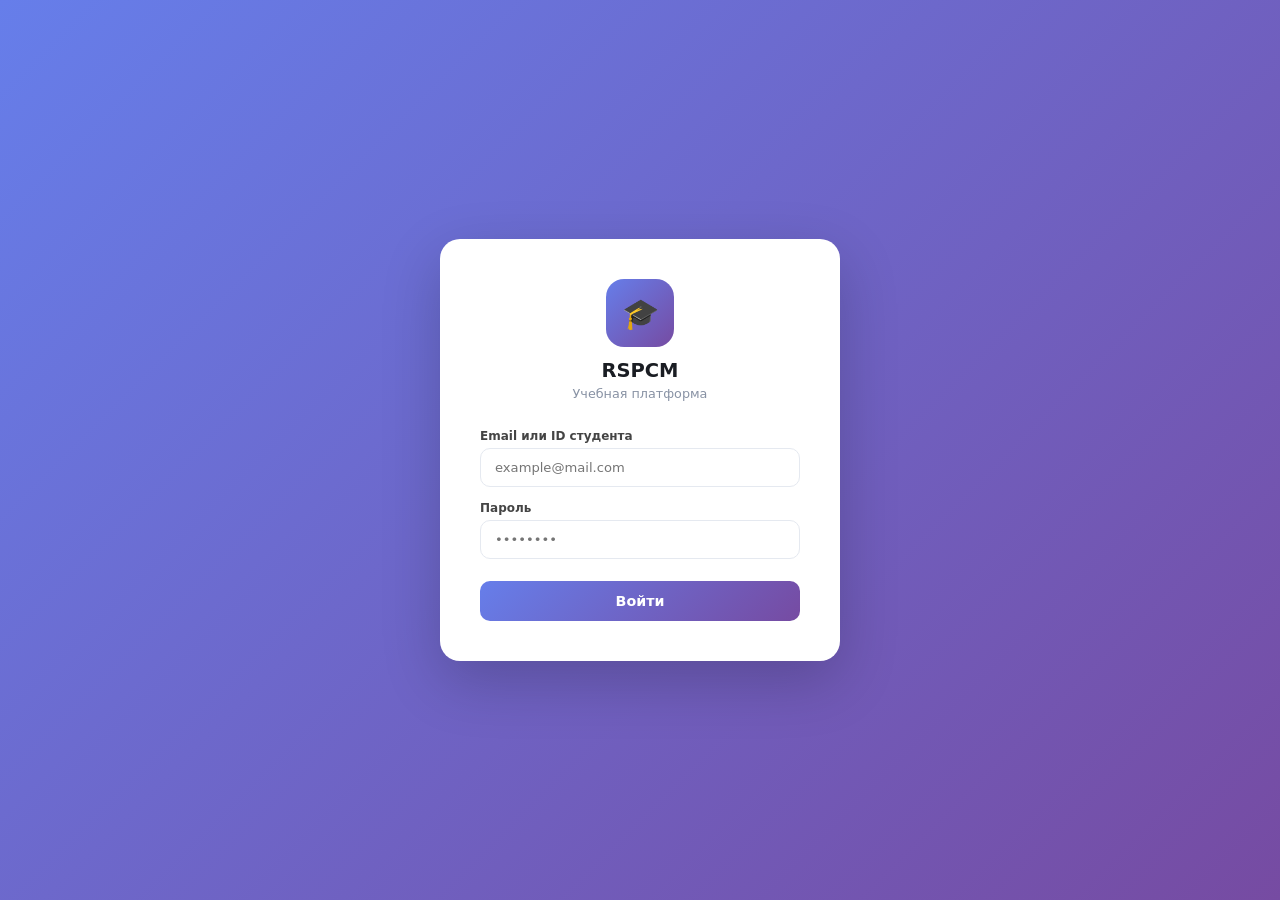
==== admin/index.html @ 90e091c8 "fix" ====
<!DOCTYPE html>
<html lang="ru">
<head>
<meta charset="UTF-8">
<meta name="viewport" content="width=device-width, initial-scale=1">
<title>RSPCM — Администратор</title>
<link rel="stylesheet" href="../css/style.css">
</head>
<body>
<div class="app">
  <!-- Sidebar -->
  <aside class="sidebar">
    <div class="sidebar-logo">
      <h1>🎓 RSPCM</h1>
      <p>Администратор</p>
    </div>
    <nav class="sidebar-nav">
      <div class="nav-item active" id="nav-dashboard" onclick="showSection('dashboard')">
        <span class="icon">📊</span> Дашборд
      </div>
      <div class="nav-item" id="nav-users" onclick="showSection('users')">
        <span class="icon">👥</span> Пользователи
      </div>
      <div class="nav-item" id="nav-groups" onclick="showSection('groups')">
        <span class="icon">🏫</span> Группы
      </div>
      <div class="nav-item" id="nav-subjects" onclick="showSection('subjects')">
        <span class="icon">📚</span> Предметы
      </div>
    </nav>
    <div class="sidebar-footer">
      <div class="sidebar-user">
        <div class="sidebar-avatar" id="user-avatar">A</div>
        <div class="sidebar-user-info">
          <div class="sidebar-user-name" id="user-name">Загрузка...</div>
          <div class="sidebar-user-role">Администратор</div>
        </div>
        <button class="logout-btn" onclick="logout()" title="Выйти">⏻</button>
      </div>
    </div>
  </aside>

  <!-- Main -->
  <div class="main">
    <div class="topbar">
      <h2 id="topbar-title">Дашборд</h2>
    </div>
    <div class="content">

      <!-- ── Dashboard ── -->
      <div class="section active" id="section-dashboard">
        <div class="stats-grid" id="stats-grid">
          <div class="loader-wrap"><div class="loader"></div></div>
        </div>
      </div>

      <!-- ── Users ── -->
      <div class="section" id="section-users">
        <div class="card">
          <div class="card-header">
            <span class="card-title">Пользователи</span>
            <button class="btn btn-primary btn-sm" onclick="openUserModal()">+ Добавить</button>
          </div>
          <div class="search-bar" style="margin-bottom:14px;">
            <input type="text" id="users-search" placeholder="Поиск..." oninput="loadUsers(0)">
            <select id="users-role" onchange="loadUsers(0)">
              <option value="">Все роли</option>
              <option value="ADMIN">Администратор</option>
              <option value="TEACHER">Преподаватель</option>
              <option value="STUDENT">Студент</option>
            </select>
          </div>
          <div class="table-wrap">
            <table>
              <thead><tr>
                <th>Имя</th><th>Email</th><th>Университет ID</th><th>Роль</th><th>Статус</th><th>Действия</th>
              </tr></thead>
              <tbody id="users-tbody"></tbody>
            </table>
          </div>
          <div id="users-pagination"></div>
        </div>
      </div>

      <!-- ── Groups ── -->
      <div class="section" id="section-groups">
        <div class="card">
          <div class="card-header">
            <span class="card-title">Учебные группы</span>
            <button class="btn btn-primary btn-sm" onclick="openGroupModal()">+ Создать группу</button>
          </div>
          <div class="search-bar" style="margin-bottom:14px;">
            <input type="text" id="groups-search" placeholder="Поиск..." oninput="loadGroups(0)">
          </div>
          <div class="table-wrap">
            <table>
              <thead><tr>
                <th>Название</th><th>Язык</th><th>Описание</th><th>Студентов</th><th>Действия</th>
              </tr></thead>
              <tbody id="groups-tbody"></tbody>
            </table>
          </div>
          <div id="groups-pagination"></div>
        </div>
      </div>

      <!-- ── Subjects ── -->
      <div class="section" id="section-subjects">
        <div class="card">
          <div class="card-header">
            <span class="card-title">Предметы</span>
            <button class="btn btn-primary btn-sm" onclick="openSubjectModal()">+ Добавить предмет</button>
          </div>
          <div class="table-wrap">
            <table>
              <thead><tr>
                <th>Название</th><th>Описание</th><th>Преподаватели</th><th>Действия</th>
              </tr></thead>
              <tbody id="subjects-tbody"></tbody>
            </table>
          </div>
          <div id="subjects-pagination"></div>
        </div>
      </div>

    </div>
  </div>
</div>

<!-- ── Modal: User ── -->
<div class="modal-overlay" id="modal-user">
  <div class="modal">
    <div class="modal-header">
      <span class="modal-title" id="user-modal-title">Пользователь</span>
      <button class="modal-close" onclick="closeUserModal()">✕</button>
    </div>
    <div class="modal-body">
      <input type="hidden" id="um-id">
      <div class="form-row">
        <div class="form-group">
          <label>Имя</label>
          <input type="text" id="um-first" placeholder="Имя">
        </div>
        <div class="form-group">
          <label>Фамилия</label>
          <input type="text" id="um-last" placeholder="Фамилия">
        </div>
      </div>
      <div class="form-group" id="um-email-wrap">
        <label>Email</label>
        <input type="email" id="um-email" placeholder="email@example.com">
      </div>
      <div class="form-group" id="um-pass-wrap">
        <label>Пароль</label>
        <input type="password" id="um-pass" placeholder="Минимум 6 символов">
      </div>
      <div class="form-group">
        <label>Роль</label>
        <select id="um-role">
          <option value="ADMIN">Администратор</option>
          <option value="TEACHER">Преподаватель</option>
          <option value="STUDENT">Студент</option>
        </select>
      </div>
      <div class="form-group">
        <label>
          <input type="checkbox" id="um-enabled" checked style="width:auto;margin-right:6px;">
          Аккаунт активен
        </label>
      </div>
    </div>
    <div class="modal-footer">
      <button class="btn btn-outline" onclick="closeUserModal()">Отмена</button>
      <button class="btn btn-primary" onclick="saveUser()">Сохранить</button>
    </div>
  </div>
</div>

<!-- ── Modal: Group ── -->
<div class="modal-overlay" id="modal-group">
  <div class="modal modal-lg">
    <div class="modal-header">
      <span class="modal-title" id="group-modal-title">Группа</span>
      <button class="modal-close" onclick="closeGroupModal()">✕</button>
    </div>
    <div class="modal-body">
      <input type="hidden" id="gm-id">
      <div class="form-row">
        <div class="form-group">
          <label>Название</label>
          <input type="text" id="gm-name" placeholder="Название группы">
        </div>
        <div class="form-group">
          <label>Язык</label>
          <select id="gm-lang">
            <option value="RU">Русский</option>
            <option value="UZ">Узбекский</option>
          </select>
        </div>
      </div>
      <div class="form-group">
        <label>Описание</label>
        <textarea id="gm-desc" placeholder="Описание (необязательно)"></textarea>
      </div>
      <div class="form-row">
        <div class="form-group">
          <label>Предметы</label>
          <select id="gm-subjects" multiple style="height:120px;"></select>
          <div class="form-hint">Ctrl+Click для выбора нескольких</div>
        </div>
        <div class="form-group">
          <label>Преподаватели</label>
          <select id="gm-teachers" multiple style="height:120px;"></select>
        </div>
      </div>
    </div>
    <div class="modal-footer">
      <button class="btn btn-outline" onclick="closeGroupModal()">Отмена</button>
      <button class="btn btn-primary" onclick="saveGroup()">Сохранить</button>
    </div>
  </div>
</div>

<!-- ── Modal: Subject ── -->
<div class="modal-overlay" id="modal-subject">
  <div class="modal">
    <div class="modal-header">
      <span class="modal-title" id="subject-modal-title">Предмет</span>
      <button class="modal-close" onclick="closeSubjectModal()">✕</button>
    </div>
    <div class="modal-body">
      <input type="hidden" id="sm-id">
      <div class="form-group">
        <label>Название</label>
        <input type="text" id="sm-name" placeholder="Название предмета">
      </div>
      <div class="form-group">
        <label>Описание</label>
        <textarea id="sm-desc" placeholder="Описание"></textarea>
      </div>
      <div class="form-group">
        <label>Преподаватели</label>
        <select id="sm-teachers" multiple style="height:120px;"></select>
        <div class="form-hint">Ctrl+Click для выбора нескольких</div>
      </div>
    </div>
    <div class="modal-footer">
      <button class="btn btn-outline" onclick="closeSubjectModal()">Отмена</button>
      <button class="btn btn-primary" onclick="saveSubject()">Сохранить</button>
    </div>
  </div>
</div>

<div class="toast-container" id="toasts"></div>

<script src="../js/api.js"></script>
<script src="../js/utils.js"></script>
<script>
// Auth guard
if (!localStorage.getItem('token')) location.href = '../index.html';

const ROLE_LABELS = { ADMIN: 'Администратор', TEACHER: 'Преподаватель', STUDENT: 'Студент' };
const LANG_LABELS = { RU: 'Русский', UZ: 'Узбекский' };

// ── Override showSection for topbar title ──
const SECTION_TITLES = {
  dashboard: 'Дашборд',
  users: 'Пользователи',
  groups: 'Учебные группы',
  subjects: 'Предметы',
};
function showSection(id) {
  document.querySelectorAll('.section').forEach(s => s.classList.remove('active'));
  const s = document.getElementById('section-' + id);
  if (s) s.classList.add('active');
  document.querySelectorAll('.nav-item').forEach(el => el.classList.remove('active'));
  const nav = document.getElementById('nav-' + id);
  if (nav) nav.classList.add('active');
  document.getElementById('topbar-title').textContent = SECTION_TITLES[id] || id;

  if (id === 'users') loadUsers(0);
  else if (id === 'groups') { loadGroups(0); }
  else if (id === 'subjects') loadSubjects(0);
}

function logout() {
  localStorage.clear();
  location.href = '../index.html';
}

// ── Init ──
async function init() {
  try {
    const me = await api.get('/users/me');
    document.getElementById('user-name').textContent = me.firstName + ' ' + me.lastName;
    document.getElementById('user-avatar').textContent = (me.firstName || 'A')[0].toUpperCase();
  } catch {}
  loadDashboard();
}

// ── Dashboard ──
async function loadDashboard() {
  const grid = document.getElementById('stats-grid');
  grid.innerHTML = '<div class="loader-wrap"><div class="loader"></div></div>';
  try {
    const stats = await api.get('/admin-dashboard/general-stats');
    grid.innerHTML = `
      <div class="stat-card"><div class="stat-icon blue">👥</div><div><div class="stat-val">${stats.userCount ?? '—'}</div><div class="stat-label">Пользователей</div></div></div>
      <div class="stat-card"><div class="stat-icon green">🏫</div><div><div class="stat-val">${stats.groupCount ?? '—'}</div><div class="stat-label">Групп</div></div></div>
      <div class="stat-card"><div class="stat-icon yellow">📚</div><div><div class="stat-val">${stats.subjectCount ?? '—'}</div><div class="stat-label">Предметов</div></div></div>
      <div class="stat-card"><div class="stat-icon purple">📝</div><div><div class="stat-val">${stats.examCount ?? '—'}</div><div class="stat-label">Экзаменов</div></div></div>
      <div class="stat-card"><div class="stat-icon red">🔬</div><div><div class="stat-val">${stats.practiceCount ?? '—'}</div><div class="stat-label">Практик</div></div></div>
      <div class="stat-card"><div class="stat-icon blue">👨‍🎓</div><div><div class="stat-val">${stats.studentCount ?? '—'}</div><div class="stat-label">Студентов</div></div></div>
    `;
  } catch {
    grid.innerHTML = '<div class="empty-state"><p>Не удалось загрузить статистику</p></div>';
  }
}

// ── Users ──
let usersPage = 0;
async function loadUsers(page = 0) {
  usersPage = page;
  const q = document.getElementById('users-search').value;
  const role = document.getElementById('users-role').value;
  const tbody = document.getElementById('users-tbody');
  tbody.innerHTML = '<tr><td colspan="6"><div class="loader-wrap"><div class="loader"></div></div></td></tr>';
  try {
    const params = new URLSearchParams({ page, size: 15 });
    if (q) params.set('query', q);
    if (role) params.set('role', role);
    const data = await api.get('/users?' + params);
    const items = data.content || data;
    const total = data.totalPages || 1;
    tbody.innerHTML = items.map(u => `
      <tr>
        <td>${u.firstName} ${u.lastName}</td>
        <td>${u.email || '—'}</td>
        <td>${u.universityId || '—'}</td>
        <td>${(u.roles || []).map(r => `<span class="badge badge-blue">${ROLE_LABELS[r] || r}</span>`).join(' ')}</td>
        <td><span class="badge ${u.enabled ? 'badge-green' : 'badge-gray'}">${u.enabled ? 'Активен' : 'Заблокирован'}</span></td>
        <td>
          <div class="btn-group">
            <button class="btn btn-outline btn-sm" onclick='editUser(${JSON.stringify(u)})'>✏️</button>
            <button class="btn btn-danger btn-sm" onclick="deleteUser(${u.id})">🗑</button>
          </div>
        </td>
      </tr>
    `).join('') || '<tr><td colspan="6"><div class="empty-state"><p>Нет пользователей</p></div></td></tr>';
    document.getElementById('users-pagination').innerHTML = paginator(page, total, 'loadUsers');
  } catch(e) {
    tbody.innerHTML = `<tr><td colspan="6" style="color:var(--danger);padding:16px">${e.message}</td></tr>`;
  }
}

function openUserModal(user = null) {
  document.getElementById('um-id').value = user ? user.id : '';
  document.getElementById('um-first').value = user ? user.firstName : '';
  document.getElementById('um-last').value = user ? user.lastName : '';
  document.getElementById('um-email').value = user ? user.email : '';
  document.getElementById('um-pass').value = '';
  document.getElementById('um-role').value = user ? (user.roles?.[0] || 'STUDENT') : 'STUDENT';
  document.getElementById('um-enabled').checked = user ? user.enabled : true;
  document.getElementById('user-modal-title').textContent = user ? 'Редактировать пользователя' : 'Новый пользователь';
  document.getElementById('um-email-wrap').style.display = user ? 'none' : '';
  document.getElementById('um-pass-wrap').style.display = user ? 'none' : '';
  document.getElementById('modal-user').classList.add('open');
}
function editUser(u) { openUserModal(u); }
function closeUserModal() { document.getElementById('modal-user').classList.remove('open'); }

async function saveUser() {
  const id = document.getElementById('um-id').value;
  const body = {
    firstName: document.getElementById('um-first').value.trim(),
    lastName: document.getElementById('um-last').value.trim(),
    roles: [document.getElementById('um-role').value],
    enabled: document.getElementById('um-enabled').checked,
  };
  if (!id) {
    body.email = document.getElementById('um-email').value.trim();
    body.password = document.getElementById('um-pass').value;
  }
  try {
    if (id) await api.put('/users/' + id, body);
    else await api.post('/users', body);
    closeUserModal();
    loadUsers(usersPage);
    toast(id ? 'Пользователь обновлён' : 'Пользователь создан');
  } catch(e) { toast(e.message, 'error'); }
}

async function deleteUser(id) {
  if (!confirm('Удалить пользователя?')) return;
  try {
    await api.delete('/users/' + id);
    loadUsers(usersPage);
    toast('Пользователь удалён');
  } catch(e) { toast(e.message, 'error'); }
}

// ── Groups ──
let groupsPage = 0;
let allTeachers = [], allSubjects = [];

async function loadGroups(page = 0) {
  groupsPage = page;
  const q = document.getElementById('groups-search').value;
  const tbody = document.getElementById('groups-tbody');
  tbody.innerHTML = '<tr><td colspan="5"><div class="loader-wrap"><div class="loader"></div></div></td></tr>';
  try {
    const params = new URLSearchParams({ page, size: 15 });
    if (q) params.set('query', q);
    const data = await api.get('/admin/groups?' + params);
    const items = data.content || data;
    const total = data.totalPages || 1;
    tbody.innerHTML = items.map(g => `
      <tr>
        <td><strong>${g.name}</strong></td>
        <td>${LANG_LABELS[g.language] || g.language}</td>
        <td>${g.description || '—'}</td>
        <td>${g.studentCount ?? (g.students?.length ?? '—')}</td>
        <td>
          <div class="btn-group">
            <button class="btn btn-outline btn-sm" onclick="openEditGroup(${g.id})">✏️</button>
            <button class="btn btn-danger btn-sm" onclick="deleteGroup(${g.id})">🗑</button>
          </div>
        </td>
      </tr>
    `).join('') || '<tr><td colspan="5"><div class="empty-state"><p>Нет групп</p></div></td></tr>';
    document.getElementById('groups-pagination').innerHTML = paginator(page, total, 'loadGroups');
  } catch(e) {
    tbody.innerHTML = `<tr><td colspan="5" style="color:var(--danger);padding:16px">${e.message}</td></tr>`;
  }
}

async function openGroupModal(group = null) {
  document.getElementById('gm-id').value = group ? group.id : '';
  document.getElementById('gm-name').value = group ? group.name : '';
  document.getElementById('gm-lang').value = group ? group.language : 'RU';
  document.getElementById('gm-desc').value = group ? group.description || '' : '';
  document.getElementById('group-modal-title').textContent = group ? 'Редактировать группу' : 'Новая группа';

  // Load teachers and subjects for selects
  try {
    if (!allTeachers.length) {
      const td = await api.get('/users?role=TEACHER&size=200');
      allTeachers = td.content || td;
    }
    if (!allSubjects.length) {
      const sd = await api.get('/subjects?size=200');
      allSubjects = sd.content || sd;
    }
  } catch {}

  const selT = document.getElementById('gm-teachers');
  const selS = document.getElementById('gm-subjects');
  selT.innerHTML = allTeachers.map(t => `<option value="${t.id}">${t.firstName} ${t.lastName}</option>`).join('');
  selS.innerHTML = allSubjects.map(s => `<option value="${s.id}">${s.name}</option>`).join('');

  if (group) {
    const tIds = (group.teachers || []).map(t => String(t.id));
    const sIds = (group.subjects || []).map(s => String(s.id));
    [...selT.options].forEach(o => o.selected = tIds.includes(o.value));
    [...selS.options].forEach(o => o.selected = sIds.includes(o.value));
  }
  document.getElementById('modal-group').classList.add('open');
}

async function openEditGroup(id) {
  try {
    const g = await api.get('/admin/groups/' + id);
    openGroupModal(g);
  } catch(e) { toast(e.message, 'error'); }
}

function closeGroupModal() { document.getElementById('modal-group').classList.remove('open'); }

async function saveGroup() {
  const id = document.getElementById('gm-id').value;
  const selS = document.getElementById('gm-subjects');
  const selT = document.getElementById('gm-teachers');
  const body = {
    name: document.getElementById('gm-name').value.trim(),
    language: document.getElementById('gm-lang').value,
    description: document.getElementById('gm-desc').value.trim(),
    subjectIds: [...selS.selectedOptions].map(o => Number(o.value)),
    teacherIds: [...selT.selectedOptions].map(o => Number(o.value)),
  };
  try {
    if (id) await api.put('/admin/groups/' + id, body);
    else await api.post('/admin/groups', body);
    closeGroupModal();
    loadGroups(groupsPage);
    toast(id ? 'Группа обновлена' : 'Группа создана');
  } catch(e) { toast(e.message, 'error'); }
}

async function deleteGroup(id) {
  if (!confirm('Удалить группу?')) return;
  try {
    await api.delete('/admin/groups/' + id);
    loadGroups(groupsPage);
    toast('Группа удалена');
  } catch(e) { toast(e.message, 'error'); }
}

// ── Subjects ──
let subjectsPage = 0;
async function loadSubjects(page = 0) {
  subjectsPage = page;
  const tbody = document.getElementById('subjects-tbody');
  tbody.innerHTML = '<tr><td colspan="4"><div class="loader-wrap"><div class="loader"></div></div></td></tr>';
  try {
    const data = await api.get('/subjects?page=' + page + '&size=15');
    const items = data.content || data;
    const total = data.totalPages || 1;
    tbody.innerHTML = items.map(s => `
      <tr>
        <td><strong>${s.name}</strong></td>
        <td>${s.description || '—'}</td>
        <td>${(s.teachers || []).map(t => t.firstName + ' ' + t.lastName).join(', ') || '—'}</td>
        <td>
          <div class="btn-group">
            <button class="btn btn-outline btn-sm" onclick='openSubjectModal(${JSON.stringify(s)})'>✏️</button>
            <button class="btn btn-danger btn-sm" onclick="deleteSubject(${s.id})">🗑</button>
          </div>
        </td>
      </tr>
    `).join('') || '<tr><td colspan="4"><div class="empty-state"><p>Нет предметов</p></div></td></tr>';
    document.getElementById('subjects-pagination').innerHTML = paginator(page, total, 'loadSubjects');
  } catch(e) {
    tbody.innerHTML = `<tr><td colspan="4" style="color:var(--danger);padding:16px">${e.message}</td></tr>`;
  }
}

async function openSubjectModal(subject = null) {
  document.getElementById('sm-id').value = subject ? subject.id : '';
  document.getElementById('sm-name').value = subject ? subject.name : '';
  document.getElementById('sm-desc').value = subject ? subject.description || '' : '';
  document.getElementById('subject-modal-title').textContent = subject ? 'Редактировать предмет' : 'Новый предмет';

  if (!allTeachers.length) {
    try {
      const td = await api.get('/users?role=TEACHER&size=200');
      allTeachers = td.content || td;
    } catch {}
  }
  const selT = document.getElementById('sm-teachers');
  selT.innerHTML = allTeachers.map(t => `<option value="${t.id}">${t.firstName} ${t.lastName}</option>`).join('');
  if (subject) {
    const tIds = (subject.teachers || []).map(t => String(t.id));
    [...selT.options].forEach(o => o.selected = tIds.includes(o.value));
  }
  document.getElementById('modal-subject').classList.add('open');
}

function closeSubjectModal() { document.getElementById('modal-subject').classList.remove('open'); }

async function saveSubject() {
  const id = document.getElementById('sm-id').value;
  const selT = document.getElementById('sm-teachers');
  const body = {
    name: document.getElementById('sm-name').value.trim(),
    description: document.getElementById('sm-desc').value.trim(),
    teacherIds: [...selT.selectedOptions].map(o => Number(o.value)),
  };
  try {
    if (id) await api.put('/subjects/' + id, body);
    else await api.post('/subjects', body);
    closeSubjectModal();
    loadSubjects(subjectsPage);
    allSubjects = []; // reset cache
    toast(id ? 'Предмет обновлён' : 'Предмет создан');
  } catch(e) { toast(e.message, 'error'); }
}

async function deleteSubject(id) {
  if (!confirm('Удалить предмет?')) return;
  try {
    await api.delete('/subjects/' + id);
    loadSubjects(subjectsPage);
    toast('Предмет удалён');
  } catch(e) { toast(e.message, 'error'); }
}

init();
</script>
</body>
</html>
---- css/style.css ----
/* ── Reset & Base ── */
*, *::before, *::after { box-sizing: border-box; margin: 0; padding: 0; }
html { font-size: 15px; }
body { font-family: 'Inter', system-ui, sans-serif; background: #f4f6fb; color: #1a1d23; min-height: 100vh; }
a { color: inherit; text-decoration: none; }
button { cursor: pointer; font-family: inherit; }
input, select, textarea { font-family: inherit; }

/* ── Variables ── */
:root {
  --primary: #4f7ef8;
  --primary-dark: #3a65d6;
  --sidebar-bg: #1e2130;
  --sidebar-text: #a8b2c8;
  --sidebar-active: #4f7ef8;
  --card-bg: #fff;
  --border: #e5e9f0;
  --text-muted: #8892a4;
  --danger: #ef4444;
  --success: #22c55e;
  --warning: #f59e0b;
  --info: #3b82f6;
}

/* ── Layout ── */
.app { display: flex; height: 100vh; overflow: hidden; }

/* ── Sidebar ── */
.sidebar {
  width: 240px; flex-shrink: 0;
  background: var(--sidebar-bg);
  display: flex; flex-direction: column;
  overflow-y: auto;
}
.sidebar-logo {
  padding: 20px 20px 16px;
  border-bottom: 1px solid rgba(255,255,255,.07);
}
.sidebar-logo h1 {
  font-size: 1.1rem; font-weight: 700;
  color: #fff; letter-spacing: .5px;
}
.sidebar-logo p {
  font-size: .75rem; color: var(--sidebar-text); margin-top: 2px;
}
.sidebar-nav { flex: 1; padding: 12px 0; }
.nav-item {
  display: flex; align-items: center; gap: 11px;
  padding: 10px 20px;
  color: var(--sidebar-text);
  font-size: .875rem; font-weight: 500;
  border-radius: 0;
  transition: background .15s, color .15s;
  cursor: pointer;
  border-left: 3px solid transparent;
}
.nav-item:hover { background: rgba(255,255,255,.05); color: #fff; }
.nav-item.active { color: #fff; background: rgba(79,126,248,.15); border-left-color: var(--sidebar-active); }
.nav-item .icon { font-size: 1rem; width: 20px; text-align: center; }
.sidebar-footer {
  padding: 16px 20px;
  border-top: 1px solid rgba(255,255,255,.07);
}
.sidebar-user { display: flex; align-items: center; gap: 10px; }
.sidebar-avatar {
  width: 34px; height: 34px; border-radius: 50%;
  background: var(--primary); color: #fff;
  display: flex; align-items: center; justify-content: center;
  font-size: .8rem; font-weight: 700; flex-shrink: 0;
}
.sidebar-user-info { flex: 1; min-width: 0; }
.sidebar-user-name { font-size: .8rem; font-weight: 600; color: #fff; white-space: nowrap; overflow: hidden; text-overflow: ellipsis; }
.sidebar-user-role { font-size: .7rem; color: var(--sidebar-text); }
.logout-btn {
  background: none; border: none;
  color: var(--sidebar-text); font-size: .85rem;
  padding: 4px;
  cursor: pointer;
  transition: color .15s;
}
.logout-btn:hover { color: var(--danger); }

/* ── Main content ── */
.main { flex: 1; display: flex; flex-direction: column; overflow: hidden; }
.topbar {
  height: 56px; background: #fff;
  border-bottom: 1px solid var(--border);
  display: flex; align-items: center;
  padding: 0 24px; gap: 12px;
  flex-shrink: 0;
}
.topbar h2 { font-size: 1rem; font-weight: 600; flex: 1; }
.content { flex: 1; overflow-y: auto; padding: 24px; }

/* ── Sections ── */
.section { display: none; }
.section.active { display: block; }

/* ── Cards ── */
.card {
  background: var(--card-bg);
  border-radius: 12px;
  border: 1px solid var(--border);
  padding: 20px;
  margin-bottom: 20px;
}
.card-header {
  display: flex; align-items: center; justify-content: space-between;
  margin-bottom: 16px; gap: 12px; flex-wrap: wrap;
}
.card-title { font-size: .95rem; font-weight: 600; }

/* ── Stats grid ── */
.stats-grid {
  display: grid;
  grid-template-columns: repeat(auto-fill, minmax(160px, 1fr));
  gap: 16px;
  margin-bottom: 24px;
}
.stat-card {
  background: #fff;
  border: 1px solid var(--border);
  border-radius: 12px;
  padding: 18px 20px;
  display: flex; align-items: center; gap: 14px;
}
.stat-icon {
  width: 44px; height: 44px; border-radius: 10px;
  display: flex; align-items: center; justify-content: center;
  font-size: 1.3rem; flex-shrink: 0;
}
.stat-icon.blue { background: #eff6ff; }
.stat-icon.green { background: #f0fdf4; }
.stat-icon.yellow { background: #fffbeb; }
.stat-icon.purple { background: #f5f3ff; }
.stat-icon.red { background: #fef2f2; }
.stat-val { font-size: 1.5rem; font-weight: 700; line-height: 1; }
.stat-label { font-size: .75rem; color: var(--text-muted); margin-top: 3px; }

/* ── Table ── */
.table-wrap { overflow-x: auto; }
table { width: 100%; border-collapse: collapse; font-size: .875rem; }
thead th {
  text-align: left; padding: 10px 14px;
  background: #f8fafc; color: var(--text-muted);
  font-weight: 600; font-size: .75rem; text-transform: uppercase;
  letter-spacing: .05em;
  border-bottom: 1px solid var(--border);
  white-space: nowrap;
}
tbody td {
  padding: 12px 14px;
  border-bottom: 1px solid var(--border);
  vertical-align: middle;
}
tbody tr:last-child td { border-bottom: none; }
tbody tr:hover td { background: #f8fafc; }

/* ── Buttons ── */
.btn {
  display: inline-flex; align-items: center; gap: 6px;
  padding: 8px 16px; border-radius: 8px;
  font-size: .85rem; font-weight: 600;
  border: none; cursor: pointer;
  transition: opacity .15s, box-shadow .15s;
  white-space: nowrap;
}
.btn:hover { opacity: .88; }
.btn:active { opacity: .75; }
.btn-primary { background: var(--primary); color: #fff; }
.btn-success { background: var(--success); color: #fff; }
.btn-danger { background: var(--danger); color: #fff; }
.btn-warning { background: var(--warning); color: #fff; }
.btn-outline {
  background: transparent;
  border: 1.5px solid var(--border);
  color: #444;
}
.btn-outline:hover { border-color: var(--primary); color: var(--primary); opacity: 1; }
.btn-sm { padding: 5px 11px; font-size: .8rem; border-radius: 6px; }
.btn-icon { padding: 6px 8px; }
.btn-group { display: flex; gap: 8px; flex-wrap: wrap; }

/* ── Form ── */
.form-group { margin-bottom: 16px; }
.form-row { display: grid; grid-template-columns: 1fr 1fr; gap: 14px; }
.form-row-3 { display: grid; grid-template-columns: 1fr 1fr 1fr; gap: 14px; }
label { display: block; font-size: .8rem; font-weight: 600; color: #444; margin-bottom: 5px; }
input[type="text"], input[type="email"], input[type="password"],
input[type="number"], input[type="datetime-local"], input[type="url"],
select, textarea {
  width: 100%; padding: 9px 12px;
  border: 1.5px solid var(--border);
  border-radius: 8px; font-size: .875rem;
  background: #fff; color: #1a1d23;
  transition: border-color .15s;
  outline: none;
}
input:focus, select:focus, textarea:focus { border-color: var(--primary); }
textarea { resize: vertical; min-height: 80px; }
.form-hint { font-size: .75rem; color: var(--text-muted); margin-top: 4px; }
.checkbox-group { display: flex; flex-wrap: wrap; gap: 10px; }
.checkbox-label { display: flex; align-items: center; gap: 6px; font-size: .85rem; cursor: pointer; }

/* ── Search bar ── */
.search-bar { display: flex; gap: 8px; flex-wrap: wrap; align-items: center; }
.search-bar input { flex: 1; min-width: 180px; }
.search-bar select { min-width: 130px; width: auto; }

/* ── Modal ── */
.modal-overlay {
  display: none; position: fixed; inset: 0;
  background: rgba(0,0,0,.45); z-index: 1000;
  align-items: center; justify-content: center;
}
.modal-overlay.open { display: flex; }
.modal {
  background: #fff; border-radius: 14px;
  width: 90%; max-width: 540px; max-height: 90vh;
  display: flex; flex-direction: column;
  box-shadow: 0 20px 60px rgba(0,0,0,.2);
}
.modal-lg { max-width: 720px; }
.modal-header {
  display: flex; align-items: center; justify-content: space-between;
  padding: 18px 22px 14px;
  border-bottom: 1px solid var(--border);
}
.modal-title { font-size: 1rem; font-weight: 700; }
.modal-close {
  background: none; border: none;
  font-size: 1.3rem; color: var(--text-muted);
  cursor: pointer; line-height: 1;
  transition: color .15s;
}
.modal-close:hover { color: var(--danger); }
.modal-body { padding: 18px 22px; overflow-y: auto; flex: 1; }
.modal-footer {
  display: flex; justify-content: flex-end; gap: 10px;
  padding: 14px 22px;
  border-top: 1px solid var(--border);
}

/* ── Badge ── */
.badge {
  display: inline-flex; align-items: center;
  padding: 3px 9px; border-radius: 20px;
  font-size: .72rem; font-weight: 700;
  white-space: nowrap;
}
.badge-gray { background: #f1f5f9; color: #64748b; }
.badge-blue { background: #eff6ff; color: #3b82f6; }
.badge-green { background: #f0fdf4; color: #16a34a; }
.badge-red { background: #fef2f2; color: #dc2626; }
.badge-yellow { background: #fffbeb; color: #d97706; }
.badge-orange { background: #fff7ed; color: #ea580c; }
.badge-purple { background: #f5f3ff; color: #7c3aed; }
.badge-indigo { background: #eef2ff; color: #4338ca; }

/* ── Pagination ── */
.pagination { display: flex; gap: 4px; flex-wrap: wrap; margin-top: 16px; justify-content: center; }
.pagination button {
  min-width: 34px; height: 34px; padding: 0 8px;
  border: 1.5px solid var(--border); background: #fff;
  border-radius: 8px; font-size: .85rem; font-weight: 500;
  color: #444;
  transition: all .15s; cursor: pointer;
}
.pagination button:hover { border-color: var(--primary); color: var(--primary); }
.pagination button.active { background: var(--primary); border-color: var(--primary); color: #fff; }

/* ── Toast ── */
.toast-container {
  position: fixed; top: 20px; right: 20px;
  z-index: 9999; display: flex; flex-direction: column; gap: 8px;
}
.toast {
  padding: 12px 18px; border-radius: 10px;
  font-size: .875rem; font-weight: 500;
  box-shadow: 0 4px 16px rgba(0,0,0,.12);
  max-width: 340px;
  transform: translateX(120%); opacity: 0;
  transition: transform .25s ease, opacity .25s ease;
}
.toast.show { transform: translateX(0); opacity: 1; }
.toast-success { background: #f0fdf4; color: #15803d; border: 1px solid #bbf7d0; }
.toast-error { background: #fef2f2; color: #dc2626; border: 1px solid #fecaca; }
.toast-info { background: #eff6ff; color: #2563eb; border: 1px solid #bfdbfe; }

/* ── Loader ── */
.loader-wrap { display: flex; justify-content: center; padding: 40px; }
.loader {
  width: 36px; height: 36px;
  border: 3px solid var(--border);
  border-top-color: var(--primary);
  border-radius: 50%;
  animation: spin .7s linear infinite;
}
@keyframes spin { to { transform: rotate(360deg); } }
.empty-state {
  text-align: center; padding: 48px 20px;
  color: var(--text-muted);
}
.empty-state .empty-icon { font-size: 2.5rem; margin-bottom: 10px; }
.empty-state p { font-size: .9rem; }

/* ── Tabs ── */
.tabs { display: flex; gap: 0; border-bottom: 2px solid var(--border); margin-bottom: 20px; }
.tab {
  padding: 10px 18px; font-size: .875rem; font-weight: 600;
  color: var(--text-muted); cursor: pointer;
  border-bottom: 2px solid transparent; margin-bottom: -2px;
  transition: color .15s, border-color .15s;
}
.tab:hover { color: var(--primary); }
.tab.active { color: var(--primary); border-bottom-color: var(--primary); }
.tab-panel { display: none; }
.tab-panel.active { display: block; }

/* ── Login page ── */
.login-page {
  min-height: 100vh; background: linear-gradient(135deg, #667eea 0%, #764ba2 100%);
  display: flex; align-items: center; justify-content: center;
}
.login-card {
  background: #fff; border-radius: 20px;
  padding: 40px; width: 100%; max-width: 400px;
  box-shadow: 0 20px 60px rgba(0,0,0,.2);
}
.login-logo { text-align: center; margin-bottom: 28px; }
.login-logo .logo-icon {
  width: 68px; height: 68px; border-radius: 18px;
  background: linear-gradient(135deg, #667eea, #764ba2);
  display: inline-flex; align-items: center; justify-content: center;
  font-size: 2rem; margin-bottom: 12px;
}
.login-logo h1 { font-size: 1.3rem; font-weight: 700; }
.login-logo p { font-size: .85rem; color: var(--text-muted); margin-top: 4px; }
.login-card .form-group { margin-bottom: 14px; }
.login-card input {
  padding: 11px 14px;
  border-radius: 10px;
}
.login-btn {
  width: 100%; padding: 12px;
  background: linear-gradient(135deg, #667eea, #764ba2);
  color: #fff; border: none; border-radius: 10px;
  font-size: .95rem; font-weight: 700;
  cursor: pointer; margin-top: 8px;
  transition: opacity .15s;
}
.login-btn:hover { opacity: .9; }
.login-btn:disabled { opacity: .7; cursor: not-allowed; }

/* ── Detail view ── */
.detail-grid { display: grid; grid-template-columns: 1fr 1fr; gap: 12px; margin-bottom: 16px; }
.detail-item label { font-size: .75rem; color: var(--text-muted); font-weight: 600; display: block; margin-bottom: 2px; }
.detail-item span { font-size: .9rem; }

/* ── Action bar ── */
.action-bar {
  display: flex; align-items: center; justify-content: space-between;
  margin-bottom: 16px; flex-wrap: wrap; gap: 10px;
}

/* ── Chip input (multi-select) ── */
.multi-select { display: flex; flex-direction: column; gap: 8px; }
.multi-select select { height: 110px; }

/* ── Scrollable content ── */
.scroll-list { max-height: 340px; overflow-y: auto; }
.list-item {
  display: flex; align-items: center; justify-content: space-between;
  padding: 10px 14px; border-bottom: 1px solid var(--border);
  font-size: .875rem;
}
.list-item:last-child { border-bottom: none; }
.list-item:hover { background: #f8fafc; }

/* ── Submission detail ── */
.submission-text {
  background: #f8fafc; border-radius: 8px;
  padding: 14px; font-size: .875rem;
  line-height: 1.7; white-space: pre-wrap;
  border: 1px solid var(--border);
}
.grade-input-row { display: flex; gap: 10px; align-items: flex-end; }
.grade-input-row input { max-width: 100px; }

/* ── Question builder ── */
.question-option {
  display: flex; align-items: center; gap: 8px;
  margin-bottom: 8px;
}
.question-option input[type="text"] { flex: 1; }
.question-option input[type="checkbox"],
.question-option input[type="radio"] { width: auto; accent-color: var(--primary); }

/* ── Chat layout ── */
.chat-layout { display: flex; height: calc(100vh - 56px); overflow: hidden; }
.chat-list { width: 260px; border-right: 1px solid var(--border); overflow-y: auto; flex-shrink: 0; }
.chat-list-item {
  padding: 12px 16px; cursor: pointer;
  border-bottom: 1px solid var(--border);
  transition: background .15s;
}
.chat-list-item:hover { background: #f8fafc; }
.chat-list-item.active { background: #eff6ff; }
.chat-list-item .chat-name { font-weight: 600; font-size: .875rem; margin-bottom: 2px; }
.chat-list-item .chat-preview { font-size: .78rem; color: var(--text-muted); }
.chat-main { flex: 1; display: flex; flex-direction: column; overflow: hidden; }
.chat-header {
  padding: 12px 16px; border-bottom: 1px solid var(--border);
  background: #fff; font-weight: 600;
}
.chat-messages { flex: 1; overflow-y: auto; padding: 16px; display: flex; flex-direction: column; gap: 10px; }
.chat-bubble {
  max-width: 68%; padding: 10px 14px;
  border-radius: 14px; font-size: .875rem; line-height: 1.5;
}
.chat-bubble.mine { background: var(--primary); color: #fff; align-self: flex-end; border-bottom-right-radius: 4px; }
.chat-bubble.other { background: #f1f5f9; color: #1a1d23; align-self: flex-start; border-bottom-left-radius: 4px; }
.chat-bubble .bubble-meta { font-size: .7rem; opacity: .7; margin-top: 4px; }
.chat-input-row {
  display: flex; gap: 8px; padding: 12px 16px;
  border-top: 1px solid var(--border); background: #fff;
}
.chat-input-row input { flex: 1; }
.chat-empty { display: flex; align-items: center; justify-content: center; height: 100%; color: var(--text-muted); }

/* ── Responsive ── */
@media (max-width: 768px) {
  .sidebar { display: none; }
  .form-row, .form-row-3 { grid-template-columns: 1fr; }
  .stats-grid { grid-template-columns: 1fr 1fr; }
  .detail-grid { grid-template-columns: 1fr; }
}
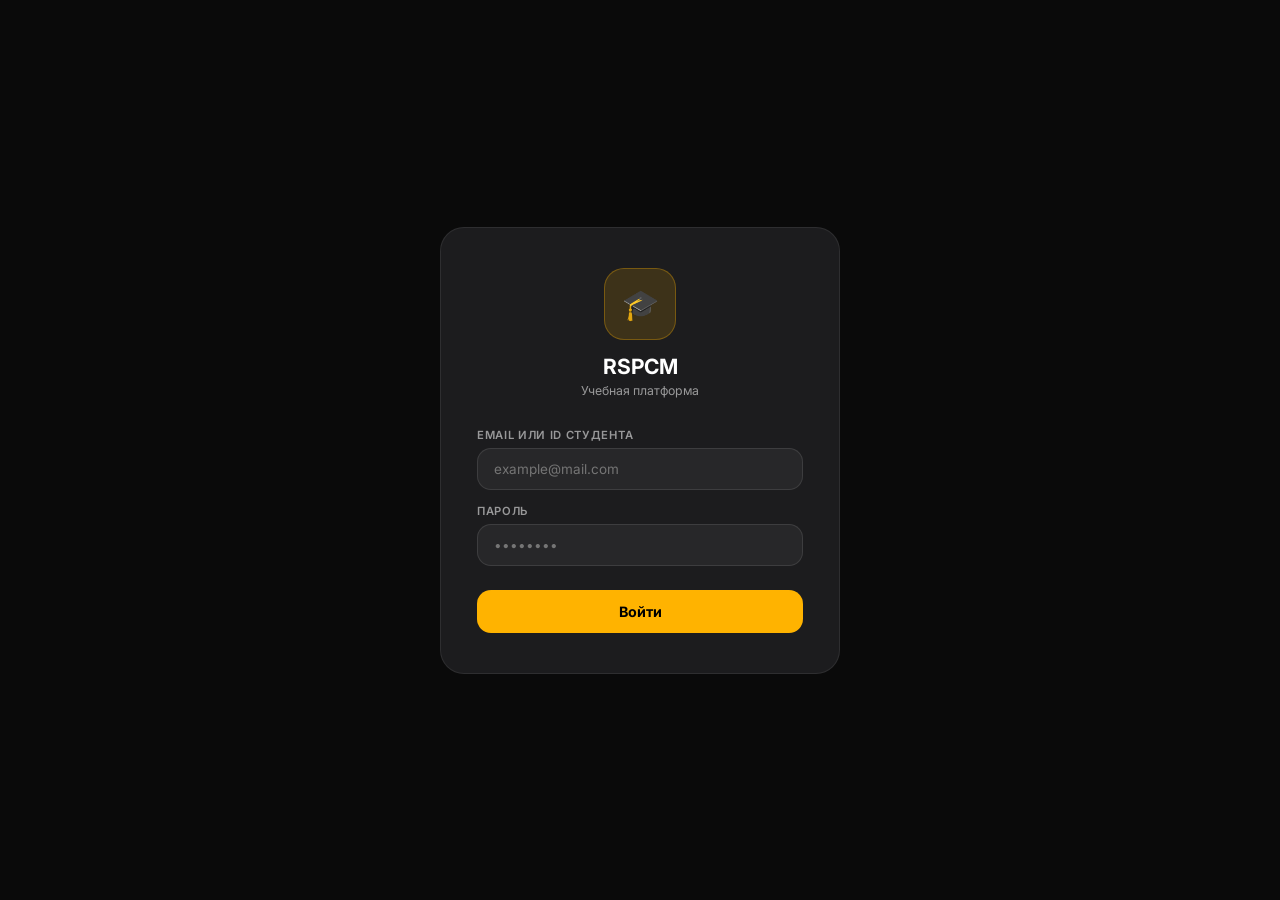
==== commit 5c012e68: "fix" ====
--- a/admin/index.html
+++ b/admin/index.html
@@ -27,6 +27,12 @@
       <div class="nav-item" id="nav-subjects" onclick="showSection('subjects')">
         <span class="icon">📚</span> Предметы
       </div>
+      <div class="nav-item" id="nav-practices" onclick="showSection('practices')">
+        <span class="icon">🔬</span> Практики
+      </div>
+      <div class="nav-item" id="nav-exams" onclick="showSection('exams')">
+        <span class="icon">📝</span> Экзамены
+      </div>
     </nav>
     <div class="sidebar-footer">
       <div class="sidebar-user">
@@ -51,6 +57,13 @@
       <div class="section active" id="section-dashboard">
         <div class="stats-grid" id="stats-grid">
           <div class="loader-wrap"><div class="loader"></div></div>
+        </div>
+        <div class="card">
+          <div class="card-header">
+            <span class="card-title">Последние отчёты студентов</span>
+            <button class="btn btn-outline btn-sm" onclick="showSection('practices')">Все практики →</button>
+          </div>
+          <div id="recent-reports"><div class="loader-wrap"><div class="loader"></div></div></div>
         </div>
       </div>
 
@@ -123,6 +136,56 @@
         </div>
       </div>
 
+      <!-- ── Practices ── -->
+      <div class="section" id="section-practices">
+        <div class="card">
+          <div class="card-header">
+            <span class="card-title">Практики (все)</span>
+          </div>
+          <div class="search-bar" style="margin-bottom:14px;">
+            <input type="text" id="practices-search" placeholder="Поиск..." oninput="loadAdminPractices(0)">
+          </div>
+          <div class="table-wrap">
+            <table>
+              <thead><tr>
+                <th>Название</th><th>Режим</th><th>Предмет</th><th>Дедлайн</th><th>Дневник</th>
+              </tr></thead>
+              <tbody id="practices-tbody"></tbody>
+            </table>
+          </div>
+          <div id="practices-pagination"></div>
+        </div>
+      </div>
+
+      <!-- ── Exams ── -->
+      <div class="section" id="section-exams">
+        <div class="card">
+          <div class="card-header">
+            <span class="card-title">Экзамены (все)</span>
+          </div>
+          <div class="search-bar" style="margin-bottom:14px;">
+            <input type="text" id="exams-search" placeholder="Поиск..." oninput="loadAdminExams(0)">
+            <select id="exams-status" onchange="loadAdminExams(0)">
+              <option value="">Все статусы</option>
+              <option value="DRAFT">Черновик</option>
+              <option value="READY">Готов</option>
+              <option value="PUBLISHED">Опубликован</option>
+              <option value="COMPLETED">Завершён</option>
+              <option value="CANCELLED">Отменён</option>
+            </select>
+          </div>
+          <div class="table-wrap">
+            <table>
+              <thead><tr>
+                <th>Название</th><th>Тип</th><th>Статус</th><th>Начало</th><th>Конец</th><th>Действия</th>
+              </tr></thead>
+              <tbody id="exams-tbody"></tbody>
+            </table>
+          </div>
+          <div id="exams-pagination"></div>
+        </div>
+      </div>
+
     </div>
   </div>
 </div>
@@ -251,6 +314,7 @@
   </div>
 </div>
 
+<input type="file" id="import-file-input" accept=".xlsx,.xls,.csv" style="display:none;" onchange="doImportStudents(this)">
 <div class="toast-container" id="toasts"></div>
 
 <script src="../js/api.js"></script>
@@ -268,6 +332,8 @@
   users: 'Пользователи',
   groups: 'Учебные группы',
   subjects: 'Предметы',
+  practices: 'Практики',
+  exams: 'Экзамены',
 };
 function showSection(id) {
   document.querySelectorAll('.section').forEach(s => s.classList.remove('active'));
@@ -281,6 +347,8 @@
   if (id === 'users') loadUsers(0);
   else if (id === 'groups') { loadGroups(0); }
   else if (id === 'subjects') loadSubjects(0);
+  else if (id === 'practices') loadAdminPractices(0);
+  else if (id === 'exams') loadAdminExams(0);
 }
 
 function logout() {
@@ -305,16 +373,117 @@
   try {
     const stats = await api.get('/admin-dashboard/general-stats');
     grid.innerHTML = `
-      <div class="stat-card"><div class="stat-icon blue">👥</div><div><div class="stat-val">${stats.userCount ?? '—'}</div><div class="stat-label">Пользователей</div></div></div>
-      <div class="stat-card"><div class="stat-icon green">🏫</div><div><div class="stat-val">${stats.groupCount ?? '—'}</div><div class="stat-label">Групп</div></div></div>
-      <div class="stat-card"><div class="stat-icon yellow">📚</div><div><div class="stat-val">${stats.subjectCount ?? '—'}</div><div class="stat-label">Предметов</div></div></div>
-      <div class="stat-card"><div class="stat-icon purple">📝</div><div><div class="stat-val">${stats.examCount ?? '—'}</div><div class="stat-label">Экзаменов</div></div></div>
-      <div class="stat-card"><div class="stat-icon red">🔬</div><div><div class="stat-val">${stats.practiceCount ?? '—'}</div><div class="stat-label">Практик</div></div></div>
-      <div class="stat-card"><div class="stat-icon blue">👨‍🎓</div><div><div class="stat-val">${stats.studentCount ?? '—'}</div><div class="stat-label">Студентов</div></div></div>
+      <div class="stat-card" style="cursor:pointer;" onclick="showSection('users')">
+        <div class="stat-icon blue">👨‍🎓</div><div><div class="stat-val">${stats.totalStudents ?? '—'}</div><div class="stat-label">Студентов</div></div>
+      </div>
+      <div class="stat-card" style="cursor:pointer;" onclick="showSection('groups')">
+        <div class="stat-icon green">🏫</div><div><div class="stat-val">${stats.totalStudyGroups ?? stats.totalGroups ?? '—'}</div><div class="stat-label">Учебных групп</div></div>
+      </div>
+      <div class="stat-card">
+        <div class="stat-icon yellow">⏳</div><div><div class="stat-val" style="color:var(--warning)">${stats.pendingReports ?? '—'}</div><div class="stat-label">На проверке</div></div>
+      </div>
+      <div class="stat-card">
+        <div class="stat-icon green">✅</div><div><div class="stat-val" style="color:var(--success)">${stats.approvedReports ?? '—'}</div><div class="stat-label">Одобрено</div></div>
+      </div>
     `;
   } catch {
     grid.innerHTML = '<div class="empty-state"><p>Не удалось загрузить статистику</p></div>';
   }
+  loadRecentReports();
+}
+
+async function loadRecentReports() {
+  const el = document.getElementById('recent-reports');
+  try {
+    const data = await api.get('/admin-dashboard/recent-reports?size=5');
+    const items = data.content || data;
+    if (!items || !items.length) {
+      el.innerHTML = '<div class="empty-state"><p>Нет последних отчётов</p></div>';
+      return;
+    }
+    el.innerHTML = `<div class="table-wrap"><table>
+      <thead><tr><th>Студент</th><th>Экзамен</th><th>Группы</th><th>Статус</th><th>Дата сдачи</th></tr></thead>
+      <tbody>${items.map(r => `<tr>
+        <td>${r.submittedBy ? r.submittedBy.firstName + ' ' + r.submittedBy.lastName : '—'}</td>
+        <td>${r.examTitle || '—'}</td>
+        <td style="font-size:.78rem;">${(r.groupNames || []).join(', ') || '—'}</td>
+        <td>${badge(r.status)}</td>
+        <td style="font-size:.8rem;">${fmtDate(r.submittedAt)}</td>
+      </tr>`).join('')}</tbody>
+    </table></div>`;
+  } catch {
+    el.innerHTML = '<div class="empty-state"><p>Нет данных</p></div>';
+  }
+}
+
+// ── Admin Practices ──
+let adminPracticesPage = 0;
+async function loadAdminPractices(page = 0) {
+  adminPracticesPage = page;
+  const q = document.getElementById('practices-search').value;
+  const tbody = document.getElementById('practices-tbody');
+  tbody.innerHTML = '<tr><td colspan="5"><div class="loader-wrap"><div class="loader"></div></div></td></tr>';
+  try {
+    const params = new URLSearchParams({ page, size: 15 });
+    if (q) params.set('query', q);
+    const data = await api.get('/practices?' + params);
+    const items = data.content || data;
+    const total = data.totalPages || 1;
+    tbody.innerHTML = items.map(p => `
+      <tr>
+        <td><strong>${p.name || '—'}</strong></td>
+        <td>${badge(p.workMode)}</td>
+        <td>${p.subject ? p.subject.name : '—'}</td>
+        <td>${p.deadline ? fmtDateOnly(p.deadline) : '—'}</td>
+        <td>${p.schedulingRequired ? '<span class="badge badge-green">Да</span>' : '<span class="badge badge-gray">Нет</span>'}</td>
+      </tr>
+    `).join('') || '<tr><td colspan="5"><div class="empty-state"><p>Нет практик</p></div></td></tr>';
+    document.getElementById('practices-pagination').innerHTML = paginator(page, total, 'loadAdminPractices');
+  } catch(e) {
+    tbody.innerHTML = `<tr><td colspan="5" style="color:var(--danger);padding:16px">${e.message}</td></tr>`;
+  }
+}
+
+// ── Admin Exams ──
+let adminExamsPage = 0;
+async function loadAdminExams(page = 0) {
+  adminExamsPage = page;
+  const q = document.getElementById('exams-search').value;
+  const status = document.getElementById('exams-status').value;
+  const tbody = document.getElementById('exams-tbody');
+  tbody.innerHTML = '<tr><td colspan="6"><div class="loader-wrap"><div class="loader"></div></div></td></tr>';
+  try {
+    const params = new URLSearchParams({ page, size: 15 });
+    if (q) params.set('query', q);
+    if (status) params.set('status', status);
+    const data = await api.get('/exams?' + params);
+    const items = data.content || data;
+    const total = data.totalPages || 1;
+    tbody.innerHTML = items.map(e => `
+      <tr>
+        <td><strong>${e.title}</strong></td>
+        <td>${badge(e.type)}</td>
+        <td>${badge(e.status)}</td>
+        <td style="font-size:.8rem;">${fmtDate(e.startAt)}</td>
+        <td style="font-size:.8rem;">${fmtDate(e.endAt)}</td>
+        <td>
+          <button class="btn btn-danger btn-sm" onclick="deleteExam(${e.id})">🗑</button>
+        </td>
+      </tr>
+    `).join('') || '<tr><td colspan="6"><div class="empty-state"><p>Нет экзаменов</p></div></td></tr>';
+    document.getElementById('exams-pagination').innerHTML = paginator(page, total, 'loadAdminExams');
+  } catch(e) {
+    tbody.innerHTML = `<tr><td colspan="6" style="color:var(--danger);padding:16px">${e.message}</td></tr>`;
+  }
+}
+
+async function deleteExam(id) {
+  if (!confirm('Удалить экзамен?')) return;
+  try {
+    await api.delete('/exams/' + id);
+    loadAdminExams(adminExamsPage);
+    toast('Экзамен удалён');
+  } catch(e) { toast(e.message, 'error'); }
 }
 
 // ── Users ──
@@ -423,6 +592,7 @@
         <td>
           <div class="btn-group">
             <button class="btn btn-outline btn-sm" onclick="openEditGroup(${g.id})">✏️</button>
+            <button class="btn btn-outline btn-sm" title="Импорт студентов" onclick="importStudents(${g.id})">📥</button>
             <button class="btn btn-danger btn-sm" onclick="deleteGroup(${g.id})">🗑</button>
           </div>
         </td>
@@ -502,6 +672,24 @@
     await api.delete('/admin/groups/' + id);
     loadGroups(groupsPage);
     toast('Группа удалена');
+  } catch(e) { toast(e.message, 'error'); }
+}
+
+let importGroupId = null;
+function importStudents(groupId) {
+  importGroupId = groupId;
+  document.getElementById('import-file-input').value = '';
+  document.getElementById('import-file-input').click();
+}
+
+async function doImportStudents(input) {
+  if (!input.files[0] || !importGroupId) return;
+  const formData = new FormData();
+  formData.append('file', input.files[0]);
+  try {
+    await api.postForm('/admin/groups/' + importGroupId + '/import-students', formData);
+    toast('Студенты импортированы успешно');
+    loadGroups(groupsPage);
   } catch(e) { toast(e.message, 'error'); }
 }
 
--- a/css/style.css
+++ b/css/style.css
@@ -1,25 +1,34 @@
-/* ── Reset & Base ── */
+/* ── Google Fonts: Inter ── */
+@import url('https://fonts.googleapis.com/css2?family=Inter:wght@400;500;600;700&display=swap');
+
+/* ── Reset ── */
 *, *::before, *::after { box-sizing: border-box; margin: 0; padding: 0; }
 html { font-size: 15px; }
-body { font-family: 'Inter', system-ui, sans-serif; background: #f4f6fb; color: #1a1d23; min-height: 100vh; }
+body {
+  font-family: 'Inter', system-ui, sans-serif;
+  background: #0A0A0A;
+  color: #fff;
+  min-height: 100vh;
+}
 a { color: inherit; text-decoration: none; }
 button { cursor: pointer; font-family: inherit; }
 input, select, textarea { font-family: inherit; }
 
-/* ── Variables ── */
+/* ── Variables (Dark Gold — matches mobile default) ── */
 :root {
-  --primary: #4f7ef8;
-  --primary-dark: #3a65d6;
-  --sidebar-bg: #1e2130;
-  --sidebar-text: #a8b2c8;
-  --sidebar-active: #4f7ef8;
-  --card-bg: #fff;
-  --border: #e5e9f0;
-  --text-muted: #8892a4;
-  --danger: #ef4444;
-  --success: #22c55e;
-  --warning: #f59e0b;
-  --info: #3b82f6;
+  --primary: #FFB300;
+  --primary-dim: rgba(255,179,0,.15);
+  --bg: #0A0A0A;
+  --card: #1C1C1E;
+  --border: rgba(255,255,255,.08);
+  --text: #fff;
+  --text-sub: rgba(255,255,255,.55);
+  --danger: #ff453a;
+  --success: #32d74b;
+  --warning: #ffd60a;
+  --info: #0a84ff;
+  --sidebar-w: 230px;
+  --text-muted: rgba(255,255,255,.55);
 }
 
 /* ── Layout ── */
@@ -27,216 +36,225 @@
 
 /* ── Sidebar ── */
 .sidebar {
-  width: 240px; flex-shrink: 0;
-  background: var(--sidebar-bg);
+  width: var(--sidebar-w); flex-shrink: 0;
+  background: #111113;
+  border-right: 1px solid var(--border);
   display: flex; flex-direction: column;
   overflow-y: auto;
 }
 .sidebar-logo {
-  padding: 20px 20px 16px;
-  border-bottom: 1px solid rgba(255,255,255,.07);
+  padding: 22px 18px 16px;
+  border-bottom: 1px solid var(--border);
 }
 .sidebar-logo h1 {
-  font-size: 1.1rem; font-weight: 700;
-  color: #fff; letter-spacing: .5px;
+  font-size: 1.05rem; font-weight: 700;
+  color: var(--primary); letter-spacing: .3px;
 }
 .sidebar-logo p {
-  font-size: .75rem; color: var(--sidebar-text); margin-top: 2px;
-}
-.sidebar-nav { flex: 1; padding: 12px 0; }
+  font-size: .72rem; color: var(--text-sub); margin-top: 3px;
+  text-transform: uppercase; letter-spacing: .08em;
+}
+.sidebar-nav { flex: 1; padding: 10px 10px; }
 .nav-item {
-  display: flex; align-items: center; gap: 11px;
-  padding: 10px 20px;
-  color: var(--sidebar-text);
+  display: flex; align-items: center; gap: 10px;
+  padding: 10px 12px;
+  color: var(--text-sub);
   font-size: .875rem; font-weight: 500;
-  border-radius: 0;
+  border-radius: 12px;
+  margin-bottom: 2px;
   transition: background .15s, color .15s;
   cursor: pointer;
-  border-left: 3px solid transparent;
 }
 .nav-item:hover { background: rgba(255,255,255,.05); color: #fff; }
-.nav-item.active { color: #fff; background: rgba(79,126,248,.15); border-left-color: var(--sidebar-active); }
-.nav-item .icon { font-size: 1rem; width: 20px; text-align: center; }
+.nav-item.active { background: var(--primary-dim); color: var(--primary); }
+.nav-item .icon { font-size: .95rem; width: 20px; text-align: center; }
 .sidebar-footer {
-  padding: 16px 20px;
-  border-top: 1px solid rgba(255,255,255,.07);
+  padding: 14px 18px;
+  border-top: 1px solid var(--border);
 }
 .sidebar-user { display: flex; align-items: center; gap: 10px; }
 .sidebar-avatar {
   width: 34px; height: 34px; border-radius: 50%;
-  background: var(--primary); color: #fff;
+  background: var(--primary); color: #000;
   display: flex; align-items: center; justify-content: center;
   font-size: .8rem; font-weight: 700; flex-shrink: 0;
 }
 .sidebar-user-info { flex: 1; min-width: 0; }
-.sidebar-user-name { font-size: .8rem; font-weight: 600; color: #fff; white-space: nowrap; overflow: hidden; text-overflow: ellipsis; }
-.sidebar-user-role { font-size: .7rem; color: var(--sidebar-text); }
+.sidebar-user-name {
+  font-size: .8rem; font-weight: 600; color: #fff;
+  white-space: nowrap; overflow: hidden; text-overflow: ellipsis;
+}
+.sidebar-user-role { font-size: .7rem; color: var(--text-sub); }
 .logout-btn {
   background: none; border: none;
-  color: var(--sidebar-text); font-size: .85rem;
-  padding: 4px;
-  cursor: pointer;
+  color: var(--text-sub); font-size: .9rem;
+  padding: 4px; cursor: pointer;
   transition: color .15s;
 }
 .logout-btn:hover { color: var(--danger); }
 
-/* ── Main content ── */
+/* ── Main ── */
 .main { flex: 1; display: flex; flex-direction: column; overflow: hidden; }
 .topbar {
-  height: 56px; background: #fff;
+  height: 54px; background: #111113;
   border-bottom: 1px solid var(--border);
   display: flex; align-items: center;
-  padding: 0 24px; gap: 12px;
-  flex-shrink: 0;
-}
-.topbar h2 { font-size: 1rem; font-weight: 600; flex: 1; }
-.content { flex: 1; overflow-y: auto; padding: 24px; }
+  padding: 0 22px; flex-shrink: 0;
+}
+.topbar h2 { font-size: .95rem; font-weight: 600; color: #fff; }
+.content { flex: 1; overflow-y: auto; padding: 22px; }
 
 /* ── Sections ── */
 .section { display: none; }
 .section.active { display: block; }
 
-/* ── Cards ── */
+/* ── Card ── */
 .card {
-  background: var(--card-bg);
-  border-radius: 12px;
+  background: var(--card);
+  border-radius: 16px;
   border: 1px solid var(--border);
   padding: 20px;
-  margin-bottom: 20px;
+  margin-bottom: 18px;
 }
 .card-header {
   display: flex; align-items: center; justify-content: space-between;
   margin-bottom: 16px; gap: 12px; flex-wrap: wrap;
 }
-.card-title { font-size: .95rem; font-weight: 600; }
+.card-title { font-size: .9rem; font-weight: 600; color: #fff; }
 
 /* ── Stats grid ── */
 .stats-grid {
   display: grid;
   grid-template-columns: repeat(auto-fill, minmax(160px, 1fr));
-  gap: 16px;
-  margin-bottom: 24px;
+  gap: 14px; margin-bottom: 20px;
 }
 .stat-card {
-  background: #fff;
-  border: 1px solid var(--border);
-  border-radius: 12px;
-  padding: 18px 20px;
+  background: var(--card);
+  border: 1px solid var(--border);
+  border-radius: 16px;
+  padding: 18px;
   display: flex; align-items: center; gap: 14px;
 }
 .stat-icon {
-  width: 44px; height: 44px; border-radius: 10px;
+  width: 44px; height: 44px; border-radius: 12px;
   display: flex; align-items: center; justify-content: center;
   font-size: 1.3rem; flex-shrink: 0;
-}
-.stat-icon.blue { background: #eff6ff; }
-.stat-icon.green { background: #f0fdf4; }
-.stat-icon.yellow { background: #fffbeb; }
-.stat-icon.purple { background: #f5f3ff; }
-.stat-icon.red { background: #fef2f2; }
-.stat-val { font-size: 1.5rem; font-weight: 700; line-height: 1; }
-.stat-label { font-size: .75rem; color: var(--text-muted); margin-top: 3px; }
+  background: rgba(255,255,255,.06);
+}
+.stat-val { font-size: 1.6rem; font-weight: 700; line-height: 1; color: #fff; }
+.stat-label { font-size: .72rem; color: var(--text-sub); margin-top: 4px; }
 
 /* ── Table ── */
 .table-wrap { overflow-x: auto; }
-table { width: 100%; border-collapse: collapse; font-size: .875rem; }
+table { width: 100%; border-collapse: collapse; font-size: .85rem; }
 thead th {
   text-align: left; padding: 10px 14px;
-  background: #f8fafc; color: var(--text-muted);
-  font-weight: 600; font-size: .75rem; text-transform: uppercase;
-  letter-spacing: .05em;
+  background: rgba(255,255,255,.03);
+  color: var(--text-sub);
+  font-weight: 600; font-size: .72rem;
+  text-transform: uppercase; letter-spacing: .06em;
   border-bottom: 1px solid var(--border);
   white-space: nowrap;
 }
 tbody td {
   padding: 12px 14px;
   border-bottom: 1px solid var(--border);
-  vertical-align: middle;
+  vertical-align: middle; color: rgba(255,255,255,.88);
 }
 tbody tr:last-child td { border-bottom: none; }
-tbody tr:hover td { background: #f8fafc; }
+tbody tr:hover td { background: rgba(255,255,255,.025); }
 
 /* ── Buttons ── */
 .btn {
   display: inline-flex; align-items: center; gap: 6px;
-  padding: 8px 16px; border-radius: 8px;
-  font-size: .85rem; font-weight: 600;
+  padding: 8px 16px; border-radius: 10px;
+  font-size: .82rem; font-weight: 600;
   border: none; cursor: pointer;
-  transition: opacity .15s, box-shadow .15s;
+  transition: opacity .15s;
   white-space: nowrap;
 }
-.btn:hover { opacity: .88; }
-.btn:active { opacity: .75; }
-.btn-primary { background: var(--primary); color: #fff; }
-.btn-success { background: var(--success); color: #fff; }
+.btn:hover { opacity: .82; }
+.btn:active { opacity: .65; }
+.btn-primary { background: var(--primary); color: #000; }
+.btn-success { background: var(--success); color: #000; }
 .btn-danger { background: var(--danger); color: #fff; }
-.btn-warning { background: var(--warning); color: #fff; }
+.btn-warning { background: var(--warning); color: #000; }
 .btn-outline {
-  background: transparent;
-  border: 1.5px solid var(--border);
-  color: #444;
-}
-.btn-outline:hover { border-color: var(--primary); color: var(--primary); opacity: 1; }
-.btn-sm { padding: 5px 11px; font-size: .8rem; border-radius: 6px; }
-.btn-icon { padding: 6px 8px; }
-.btn-group { display: flex; gap: 8px; flex-wrap: wrap; }
+  background: rgba(255,255,255,.07);
+  border: 1px solid var(--border);
+  color: rgba(255,255,255,.8);
+}
+.btn-outline:hover { background: rgba(255,255,255,.12); opacity: 1; }
+.btn-sm { padding: 5px 11px; font-size: .78rem; border-radius: 8px; }
+.btn-icon { padding: 5px 7px; }
+.btn-group { display: flex; gap: 6px; flex-wrap: wrap; }
 
 /* ── Form ── */
-.form-group { margin-bottom: 16px; }
-.form-row { display: grid; grid-template-columns: 1fr 1fr; gap: 14px; }
-.form-row-3 { display: grid; grid-template-columns: 1fr 1fr 1fr; gap: 14px; }
-label { display: block; font-size: .8rem; font-weight: 600; color: #444; margin-bottom: 5px; }
+.form-group { margin-bottom: 14px; }
+.form-row { display: grid; grid-template-columns: 1fr 1fr; gap: 12px; }
+.form-row-3 { display: grid; grid-template-columns: 1fr 1fr 1fr; gap: 12px; }
+label {
+  display: block; font-size: .78rem; font-weight: 600;
+  color: var(--text-sub); margin-bottom: 6px;
+  text-transform: uppercase; letter-spacing: .05em;
+}
 input[type="text"], input[type="email"], input[type="password"],
 input[type="number"], input[type="datetime-local"], input[type="url"],
 select, textarea {
-  width: 100%; padding: 9px 12px;
-  border: 1.5px solid var(--border);
-  border-radius: 8px; font-size: .875rem;
-  background: #fff; color: #1a1d23;
+  width: 100%; padding: 10px 14px;
+  background: #0A0A0A;
+  border: 1px solid rgba(255,255,255,.12);
+  border-radius: 12px;
+  font-size: .875rem; color: #fff;
   transition: border-color .15s;
   outline: none;
 }
-input:focus, select:focus, textarea:focus { border-color: var(--primary); }
+input:focus, select:focus, textarea:focus {
+  border-color: var(--primary);
+}
+select option { background: #1C1C1E; color: #fff; }
 textarea { resize: vertical; min-height: 80px; }
-.form-hint { font-size: .75rem; color: var(--text-muted); margin-top: 4px; }
-.checkbox-group { display: flex; flex-wrap: wrap; gap: 10px; }
-.checkbox-label { display: flex; align-items: center; gap: 6px; font-size: .85rem; cursor: pointer; }
+.form-hint { font-size: .72rem; color: var(--text-sub); margin-top: 5px; }
 
 /* ── Search bar ── */
 .search-bar { display: flex; gap: 8px; flex-wrap: wrap; align-items: center; }
-.search-bar input { flex: 1; min-width: 180px; }
+.search-bar input { flex: 1; min-width: 160px; }
 .search-bar select { min-width: 130px; width: auto; }
 
 /* ── Modal ── */
 .modal-overlay {
   display: none; position: fixed; inset: 0;
-  background: rgba(0,0,0,.45); z-index: 1000;
+  background: rgba(0,0,0,.65); z-index: 1000;
   align-items: center; justify-content: center;
+  backdrop-filter: blur(4px);
 }
 .modal-overlay.open { display: flex; }
 .modal {
-  background: #fff; border-radius: 14px;
-  width: 90%; max-width: 540px; max-height: 90vh;
+  background: #1C1C1E;
+  border: 1px solid var(--border);
+  border-radius: 20px;
+  width: 90%; max-width: 520px; max-height: 90vh;
   display: flex; flex-direction: column;
-  box-shadow: 0 20px 60px rgba(0,0,0,.2);
-}
-.modal-lg { max-width: 720px; }
+}
+.modal-lg { max-width: 700px; }
 .modal-header {
   display: flex; align-items: center; justify-content: space-between;
   padding: 18px 22px 14px;
   border-bottom: 1px solid var(--border);
 }
-.modal-title { font-size: 1rem; font-weight: 700; }
+.modal-title { font-size: .95rem; font-weight: 700; color: #fff; }
 .modal-close {
-  background: none; border: none;
-  font-size: 1.3rem; color: var(--text-muted);
-  cursor: pointer; line-height: 1;
-  transition: color .15s;
-}
-.modal-close:hover { color: var(--danger); }
+  background: rgba(255,255,255,.08); border: none;
+  width: 28px; height: 28px; border-radius: 50%;
+  color: var(--text-sub); cursor: pointer;
+  font-size: .9rem; line-height: 1;
+  display: flex; align-items: center; justify-content: center;
+  transition: background .15s, color .15s;
+}
+.modal-close:hover { background: var(--danger); color: #fff; }
 .modal-body { padding: 18px 22px; overflow-y: auto; flex: 1; }
 .modal-footer {
-  display: flex; justify-content: flex-end; gap: 10px;
+  display: flex; justify-content: flex-end; gap: 8px;
   padding: 14px 22px;
   border-top: 1px solid var(--border);
 }
@@ -245,53 +263,55 @@
 .badge {
   display: inline-flex; align-items: center;
   padding: 3px 9px; border-radius: 20px;
-  font-size: .72rem; font-weight: 700;
+  font-size: .7rem; font-weight: 700;
+  letter-spacing: .02em;
   white-space: nowrap;
 }
-.badge-gray { background: #f1f5f9; color: #64748b; }
-.badge-blue { background: #eff6ff; color: #3b82f6; }
-.badge-green { background: #f0fdf4; color: #16a34a; }
-.badge-red { background: #fef2f2; color: #dc2626; }
-.badge-yellow { background: #fffbeb; color: #d97706; }
-.badge-orange { background: #fff7ed; color: #ea580c; }
-.badge-purple { background: #f5f3ff; color: #7c3aed; }
-.badge-indigo { background: #eef2ff; color: #4338ca; }
+.badge-gray  { background: rgba(255,255,255,.08); color: rgba(255,255,255,.55); }
+.badge-blue  { background: rgba(10,132,255,.18); color: #0a84ff; }
+.badge-green { background: rgba(50,215,75,.15); color: #32d74b; }
+.badge-red   { background: rgba(255,69,58,.15); color: #ff453a; }
+.badge-yellow{ background: rgba(255,214,10,.15); color: #ffd60a; }
+.badge-orange{ background: rgba(255,159,10,.15); color: #ff9f0a; }
+.badge-purple{ background: rgba(191,90,242,.15); color: #bf5af2; }
+.badge-indigo{ background: rgba(94,92,230,.15); color: #5e5ce6; }
 
 /* ── Pagination ── */
 .pagination { display: flex; gap: 4px; flex-wrap: wrap; margin-top: 16px; justify-content: center; }
 .pagination button {
   min-width: 34px; height: 34px; padding: 0 8px;
-  border: 1.5px solid var(--border); background: #fff;
-  border-radius: 8px; font-size: .85rem; font-weight: 500;
-  color: #444;
+  background: rgba(255,255,255,.06);
+  border: 1px solid var(--border);
+  border-radius: 8px; font-size: .82rem; font-weight: 500;
+  color: rgba(255,255,255,.7);
   transition: all .15s; cursor: pointer;
 }
 .pagination button:hover { border-color: var(--primary); color: var(--primary); }
-.pagination button.active { background: var(--primary); border-color: var(--primary); color: #fff; }
+.pagination button.active { background: var(--primary); border-color: var(--primary); color: #000; }
 
 /* ── Toast ── */
 .toast-container {
-  position: fixed; top: 20px; right: 20px;
+  position: fixed; top: 18px; right: 18px;
   z-index: 9999; display: flex; flex-direction: column; gap: 8px;
 }
 .toast {
-  padding: 12px 18px; border-radius: 10px;
-  font-size: .875rem; font-weight: 500;
-  box-shadow: 0 4px 16px rgba(0,0,0,.12);
-  max-width: 340px;
+  padding: 12px 16px; border-radius: 12px;
+  font-size: .85rem; font-weight: 500;
+  max-width: 320px;
   transform: translateX(120%); opacity: 0;
   transition: transform .25s ease, opacity .25s ease;
+  border: 1px solid var(--border);
 }
 .toast.show { transform: translateX(0); opacity: 1; }
-.toast-success { background: #f0fdf4; color: #15803d; border: 1px solid #bbf7d0; }
-.toast-error { background: #fef2f2; color: #dc2626; border: 1px solid #fecaca; }
-.toast-info { background: #eff6ff; color: #2563eb; border: 1px solid #bfdbfe; }
+.toast-success { background: rgba(50,215,75,.15); color: #32d74b; }
+.toast-error   { background: rgba(255,69,58,.15); color: #ff453a; }
+.toast-info    { background: rgba(10,132,255,.15); color: #0a84ff; }
 
 /* ── Loader ── */
 .loader-wrap { display: flex; justify-content: center; padding: 40px; }
 .loader {
-  width: 36px; height: 36px;
-  border: 3px solid var(--border);
+  width: 32px; height: 32px;
+  border: 2.5px solid rgba(255,255,255,.1);
   border-top-color: var(--primary);
   border-radius: 50%;
   animation: spin .7s linear infinite;
@@ -299,90 +319,131 @@
 @keyframes spin { to { transform: rotate(360deg); } }
 .empty-state {
   text-align: center; padding: 48px 20px;
-  color: var(--text-muted);
-}
-.empty-state .empty-icon { font-size: 2.5rem; margin-bottom: 10px; }
-.empty-state p { font-size: .9rem; }
+  color: var(--text-sub);
+}
+.empty-state .empty-icon { font-size: 2.5rem; margin-bottom: 10px; opacity: .5; }
+.empty-state p { font-size: .875rem; }
 
 /* ── Tabs ── */
-.tabs { display: flex; gap: 0; border-bottom: 2px solid var(--border); margin-bottom: 20px; }
+.tabs {
+  display: flex; gap: 4px;
+  border-bottom: 1px solid var(--border);
+  margin-bottom: 18px;
+}
 .tab {
-  padding: 10px 18px; font-size: .875rem; font-weight: 600;
-  color: var(--text-muted); cursor: pointer;
-  border-bottom: 2px solid transparent; margin-bottom: -2px;
+  padding: 9px 16px; font-size: .85rem; font-weight: 600;
+  color: var(--text-sub); cursor: pointer;
+  border-bottom: 2px solid transparent; margin-bottom: -1px;
+  border-radius: 8px 8px 0 0;
   transition: color .15s, border-color .15s;
 }
-.tab:hover { color: var(--primary); }
+.tab:hover { color: #fff; }
 .tab.active { color: var(--primary); border-bottom-color: var(--primary); }
 .tab-panel { display: none; }
 .tab-panel.active { display: block; }
 
 /* ── Login page ── */
 .login-page {
-  min-height: 100vh; background: linear-gradient(135deg, #667eea 0%, #764ba2 100%);
+  min-height: 100vh; background: #0A0A0A;
   display: flex; align-items: center; justify-content: center;
 }
 .login-card {
-  background: #fff; border-radius: 20px;
-  padding: 40px; width: 100%; max-width: 400px;
-  box-shadow: 0 20px 60px rgba(0,0,0,.2);
-}
-.login-logo { text-align: center; margin-bottom: 28px; }
+  background: #1C1C1E;
+  border: 1px solid var(--border);
+  border-radius: 24px;
+  padding: 40px 36px;
+  width: 100%; max-width: 400px;
+}
+.login-logo { text-align: center; margin-bottom: 30px; }
 .login-logo .logo-icon {
-  width: 68px; height: 68px; border-radius: 18px;
-  background: linear-gradient(135deg, #667eea, #764ba2);
+  width: 72px; height: 72px; border-radius: 20px;
+  background: var(--primary-dim);
+  border: 1px solid rgba(255,179,0,.3);
   display: inline-flex; align-items: center; justify-content: center;
-  font-size: 2rem; margin-bottom: 12px;
-}
-.login-logo h1 { font-size: 1.3rem; font-weight: 700; }
-.login-logo p { font-size: .85rem; color: var(--text-muted); margin-top: 4px; }
+  font-size: 2rem; margin-bottom: 14px;
+}
+.login-logo h1 { font-size: 1.4rem; font-weight: 700; color: #fff; }
+.login-logo p { font-size: .82rem; color: var(--text-sub); margin-top: 4px; }
 .login-card .form-group { margin-bottom: 14px; }
+.login-card label {
+  font-size: .75rem; font-weight: 600;
+  color: var(--text-sub); text-transform: uppercase; letter-spacing: .06em;
+  margin-bottom: 6px;
+}
 .login-card input {
-  padding: 11px 14px;
-  border-radius: 10px;
-}
+  background: rgba(255,255,255,.05);
+  border: 1px solid rgba(255,255,255,.1);
+  border-radius: 14px;
+  padding: 12px 16px; color: #fff; font-size: .9rem;
+}
+.login-card input:focus { border-color: var(--primary); }
 .login-btn {
-  width: 100%; padding: 12px;
-  background: linear-gradient(135deg, #667eea, #764ba2);
-  color: #fff; border: none; border-radius: 10px;
+  width: 100%; padding: 13px;
+  background: var(--primary);
+  color: #000; border: none; border-radius: 14px;
   font-size: .95rem; font-weight: 700;
-  cursor: pointer; margin-top: 8px;
+  cursor: pointer; margin-top: 10px;
   transition: opacity .15s;
 }
-.login-btn:hover { opacity: .9; }
-.login-btn:disabled { opacity: .7; cursor: not-allowed; }
+.login-btn:hover { opacity: .88; }
+.login-btn:disabled { opacity: .5; cursor: not-allowed; }
 
 /* ── Detail view ── */
 .detail-grid { display: grid; grid-template-columns: 1fr 1fr; gap: 12px; margin-bottom: 16px; }
-.detail-item label { font-size: .75rem; color: var(--text-muted); font-weight: 600; display: block; margin-bottom: 2px; }
-.detail-item span { font-size: .9rem; }
-
-/* ── Action bar ── */
-.action-bar {
-  display: flex; align-items: center; justify-content: space-between;
-  margin-bottom: 16px; flex-wrap: wrap; gap: 10px;
-}
-
-/* ── Chip input (multi-select) ── */
-.multi-select { display: flex; flex-direction: column; gap: 8px; }
-.multi-select select { height: 110px; }
-
-/* ── Scrollable content ── */
+.detail-item label {
+  font-size: .7rem; color: var(--text-sub);
+  font-weight: 600; display: block; margin-bottom: 3px;
+  text-transform: uppercase; letter-spacing: .06em;
+}
+.detail-item span { font-size: .875rem; color: rgba(255,255,255,.85); }
+
+/* ── Nav badge ── */
+.nav-badge {
+  margin-left: auto;
+  background: var(--danger);
+  color: #fff;
+  font-size: .65rem; font-weight: 700;
+  padding: 2px 6px; border-radius: 10px;
+  line-height: 1.4;
+  min-width: 18px; text-align: center;
+  display: none;
+}
+.nav-badge.visible { display: inline-block; }
+
+/* ── Dashboard welcome ── */
+.welcome-banner {
+  background: linear-gradient(135deg, rgba(255,179,0,.12) 0%, rgba(255,179,0,.04) 100%);
+  border: 1px solid rgba(255,179,0,.2);
+  border-radius: 16px;
+  padding: 22px 24px;
+  margin-bottom: 20px;
+  display: flex; align-items: center; gap: 18px;
+}
+.welcome-banner .welcome-icon {
+  font-size: 2.4rem; flex-shrink: 0;
+}
+.welcome-banner h2 { font-size: 1.1rem; font-weight: 700; color: #fff; margin-bottom: 4px; }
+.welcome-banner p  { font-size: .85rem; color: var(--text-sub); }
+
+/* ── List items ── */
 .scroll-list { max-height: 340px; overflow-y: auto; }
 .list-item {
   display: flex; align-items: center; justify-content: space-between;
-  padding: 10px 14px; border-bottom: 1px solid var(--border);
+  padding: 11px 14px;
+  border-bottom: 1px solid var(--border);
   font-size: .875rem;
 }
 .list-item:last-child { border-bottom: none; }
-.list-item:hover { background: #f8fafc; }
-
-/* ── Submission detail ── */
+.list-item:hover { background: rgba(255,255,255,.025); }
+
+/* ── Submission text ── */
 .submission-text {
-  background: #f8fafc; border-radius: 8px;
+  background: rgba(255,255,255,.04);
+  border: 1px solid var(--border);
+  border-radius: 10px;
   padding: 14px; font-size: .875rem;
   line-height: 1.7; white-space: pre-wrap;
-  border: 1px solid var(--border);
+  color: rgba(255,255,255,.8);
 }
 .grade-input-row { display: flex; gap: 10px; align-items: flex-end; }
 .grade-input-row input { max-width: 100px; }
@@ -394,39 +455,16 @@
 }
 .question-option input[type="text"] { flex: 1; }
 .question-option input[type="checkbox"],
-.question-option input[type="radio"] { width: auto; accent-color: var(--primary); }
-
-/* ── Chat layout ── */
-.chat-layout { display: flex; height: calc(100vh - 56px); overflow: hidden; }
-.chat-list { width: 260px; border-right: 1px solid var(--border); overflow-y: auto; flex-shrink: 0; }
-.chat-list-item {
-  padding: 12px 16px; cursor: pointer;
-  border-bottom: 1px solid var(--border);
-  transition: background .15s;
-}
-.chat-list-item:hover { background: #f8fafc; }
-.chat-list-item.active { background: #eff6ff; }
-.chat-list-item .chat-name { font-weight: 600; font-size: .875rem; margin-bottom: 2px; }
-.chat-list-item .chat-preview { font-size: .78rem; color: var(--text-muted); }
-.chat-main { flex: 1; display: flex; flex-direction: column; overflow: hidden; }
-.chat-header {
-  padding: 12px 16px; border-bottom: 1px solid var(--border);
-  background: #fff; font-weight: 600;
-}
-.chat-messages { flex: 1; overflow-y: auto; padding: 16px; display: flex; flex-direction: column; gap: 10px; }
-.chat-bubble {
-  max-width: 68%; padding: 10px 14px;
-  border-radius: 14px; font-size: .875rem; line-height: 1.5;
-}
-.chat-bubble.mine { background: var(--primary); color: #fff; align-self: flex-end; border-bottom-right-radius: 4px; }
-.chat-bubble.other { background: #f1f5f9; color: #1a1d23; align-self: flex-start; border-bottom-left-radius: 4px; }
-.chat-bubble .bubble-meta { font-size: .7rem; opacity: .7; margin-top: 4px; }
-.chat-input-row {
-  display: flex; gap: 8px; padding: 12px 16px;
-  border-top: 1px solid var(--border); background: #fff;
-}
-.chat-input-row input { flex: 1; }
-.chat-empty { display: flex; align-items: center; justify-content: center; height: 100%; color: var(--text-muted); }
+.question-option input[type="radio"] {
+  width: auto; accent-color: var(--primary);
+  width: 16px; height: 16px;
+}
+
+/* ── Scrollbar ── */
+::-webkit-scrollbar { width: 6px; height: 6px; }
+::-webkit-scrollbar-track { background: transparent; }
+::-webkit-scrollbar-thumb { background: rgba(255,255,255,.12); border-radius: 3px; }
+::-webkit-scrollbar-thumb:hover { background: rgba(255,255,255,.22); }
 
 /* ── Responsive ── */
 @media (max-width: 768px) {
